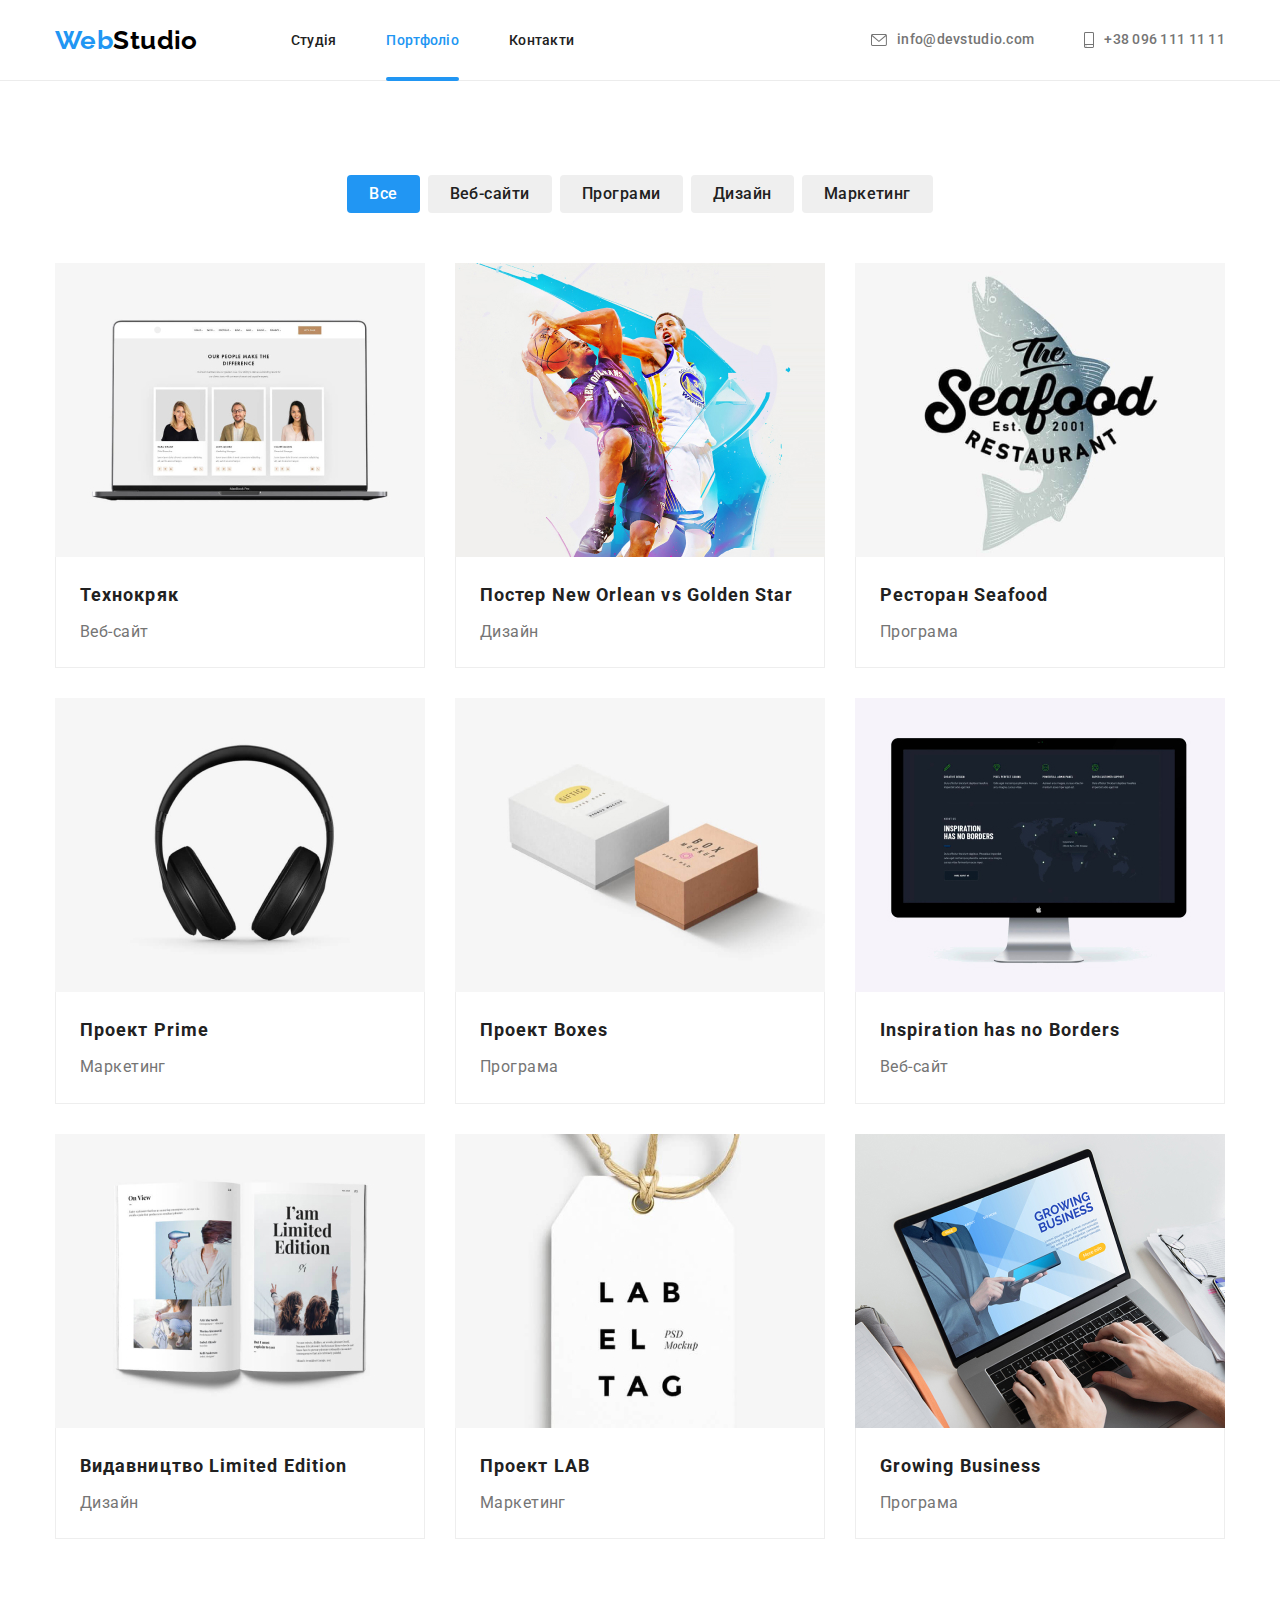
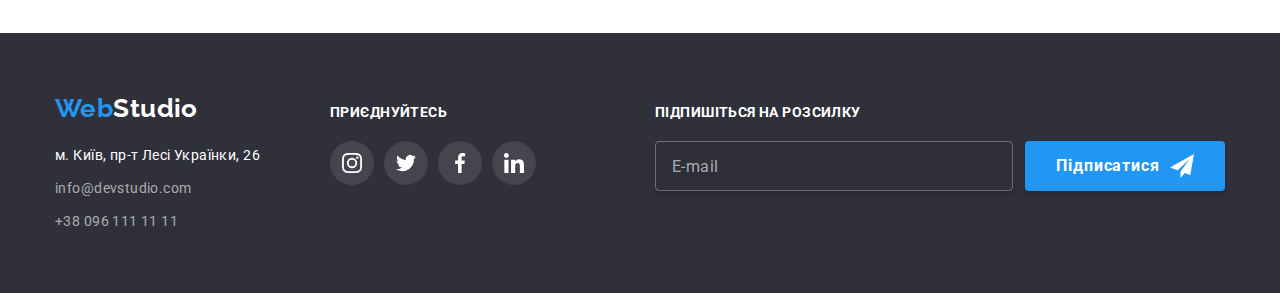
==== portfolio.html @ 9d81d043 "Add files via upload" ====
<!DOCTYPE html>
<html lang="uk-UA">
  <head>
    <meta charset="UTF-8" />
    <meta http-equiv="X-UA-Compatible" content="IE=edge" />
    <meta name="viewport" content="width=device-width, initial-scale=1.0" />
    <title>Go-IT Portfolio</title>
    <link rel="preconnect" href="https://fonts.googleapis.com" />
    <link rel="preconnect" href="https://fonts.gstatic.com" crossorigin />
    <link
      href="https://fonts.googleapis.com/css2?family=Raleway:wght@700&family=Roboto:wght@400;500;700;900&display=swap"
      rel="stylesheet"
    />
    <link
      rel="stylesheet"
      href="https://cdnjs.cloudflare.com/ajax/libs/modern-normalize/1.1.0/modern-normalize.min.css"
    />
    <link rel="icon" href="./images/studio.img/go-it.jpg" type="image/jpg" />
    <link rel="stylesheet" href="./css/styles.css" />
  </head>
  <body class="body-pozition">
    <!-- Шапка -->
    <header class="page-header">
      <div class="container">
        <div class="head-box">
          <nav class="head-nav">
            <a href="./index.html" class="logo">
              <span class="logo-left">Web</span>Studio</a
            >
            <ul class="site-nav">
              <li class="nav-item">
                <a href="./index.html" class="link">Студія</a>
              </li>
              <li class="nav-item">
                <a href="./portfolio.html" class="link current">Портфоліо</a>
              </li>
              <li class="nav-item"><a href="" class="link">Контакти</a></li>
            </ul>
          </nav>
          <ul class="auth-nav">
            <li class="nav-item">
              <a
                class="contact-link imail-nav"
                href="mailto:info@devstudio.com"
              >
                <svg class="envelope" width="16" height="12">
                  <use href="./images/icon.svg/sprite.svg#icon-envelope"></use>
                </svg>
                info@devstudio.com</a
              >
            </li>
            <li class="nav-item">
              <a class="contact-link telf-nav" href="tel:+380961111111">
                <svg class="smartphone" width="10" height="16">
                  <use
                    href="./images/icon.svg/sprite.svg#icon-smartphone"
                  ></use>
                </svg>
                +38 096 111 11 11</a
              >
            </li>
          </ul>
        </div>
      </div>
    </header>
    <!-- Портфоліо -->
    <main class="general">
      <section class="section-portfolio">
        <div class="container">
          <h1 class="visually-hidden">Портфоліо</h1>
          <!-- Фільтр -->
          <ul class="buttons">
            <li class="bgr-of-buttons">
              <button type="button" class="list-of-buttons current">Все</button>
            </li>
            <li class="bgr-of-buttons">
              <button type="button" class="list-of-buttons">Веб-сайти</button>
            </li>
            <li class="bgr-of-buttons">
              <button type="button" class="list-of-buttons">Програми</button>
            </li>
            <li class="bgr-of-buttons">
              <button type="button" class="list-of-buttons">Дизайн</button>
            </li>
            <li class="bgr-of-buttons">
              <button type="button" class="list-of-buttons">Маркетинг</button>
            </li>
          </ul>
          <!-- Проект 1-3 -->
          <ul class="work-list-pozition">
            <li class="work-elements">
              <div class="work-elements-hover">
                <img
                  class="img-paddings"
                  src="./images/images.p2/tekhno.jpg"
                  alt="Techno-crack"
                  width="370"
                  height="294"
                />
                <p class="work-elements-hover-text">
                  Ресурс пропонує комплексні пропозиції з різним рівнем
                  функціоналу та сервісів. Все це дозволить відвідувачу отримати
                  вичерпні відомості про компанію чи приватну особу.
                </p>
              </div>
              <div class="decoration-work-lilt">
                <h2 class="titles-of-works">Технокряк</h2>
                <p class="paragraphs-of-works">Веб-сайт</p>
              </div>
            </li>
            <li class="work-elements">
              <div class="work-elements-hover">
                <img
                  class="img-paddings"
                  src="./images/images.p2/goldenstar.jpg"
                  alt="Poster New Orlean vs Golden Star"
                  width="370"
                  height="294"
                />
                <div class="hover-box">
                  <p class="work-elements-hover-text">
                    Ресурс пропонує комплексні пропозиції з різним рівнем
                    функціоналу та сервісів. Все це дозволить відвідувачу
                    отримати вичерпні відомості про компанію чи приватну особу.
                  </p>
                </div>
              </div>
              <div class="decoration-work-lilt">
                <h2 class="titles-of-works">
                  Постер New Orlean vs Golden Star
                </h2>
                <p class="paragraphs-of-works">Дизайн</p>
              </div>
            </li>
            <li class="work-elements">
              <div class="work-elements-hover">
                <img
                  class="img-paddings"
                  src="./images/images.p2/seafood.jpg"
                  alt=" Restaurant Seafood"
                  width="370"
                  height="294"
                />
                <div class="hover-box">
                  <p class="work-elements-hover-text">
                    Ресурс пропонує комплексні пропозиції з різним рівнем
                    функціоналу та сервісів. Все це дозволить відвідувачу
                    отримати вичерпні відомості про компанію чи приватну особу.
                  </p>
                </div>
              </div>
              <div class="decoration-work-lilt">
                <h2 class="titles-of-works">Ресторан Seafood</h2>
                <p class="paragraphs-of-works">Програма</p>
              </div>
            </li>
            <!-- Проект 4-6 -->
            <li class="work-elements">
              <div class="work-elements-hover">
                <img
                  class="img-paddings"
                  src="./images/images.p2/prime.jpg"
                  alt="Headphones"
                  width="370"
                  height="294"
                />
                <div class="hover-box">
                  <p class="work-elements-hover-text">
                    Ресурс пропонує комплексні пропозиції з різним рівнем
                    функціоналу та сервісів. Все це дозволить відвідувачу
                    отримати вичерпні відомості про компанію чи приватну особу.
                  </p>
                </div>
              </div>
              <div class="decoration-work-lilt">
                <h2 class="titles-of-works">Проект Prime</h2>
                <p class="paragraphs-of-works">Маркетинг</p>
              </div>
            </li>
            <li class="work-elements">
              <div class="work-elements-hover">
                <img
                  class="img-paddings"
                  src="./images/images.p2/boxes.jpg"
                  alt="boxes"
                  width="370"
                  height="294"
                />
                <div class="hover-box">
                  <p class="work-elements-hover-text">
                    Ресурс пропонує комплексні пропозиції з різним рівнем
                    функціоналу та сервісів. Все це дозволить відвідувачу
                    отримати вичерпні відомості про компанію чи приватну особу.
                  </p>
                </div>
              </div>
              <div class="decoration-work-lilt">
                <h2 class="titles-of-works">Проект Boxes</h2>
                <p class="paragraphs-of-works">Програма</p>
              </div>
            </li>
            <li class="work-elements">
              <div class="work-elements-hover">
                <img
                  class="img-paddings"
                  src="./images/images.p2/borders.jpg"
                  alt="Monitor"
                  width="370"
                  height="294"
                />
                <div class="hover-box">
                  <p class="work-elements-hover-text">
                    Ресурс пропонує комплексні пропозиції з різним рівнем
                    функціоналу та сервісів. Все це дозволить відвідувачу
                    отримати вичерпні відомості про компанію чи приватну особу.
                  </p>
                </div>
              </div>
              <div class="decoration-work-lilt">
                <h2 class="titles-of-works">Inspiration has no Borders</h2>
                <p class="paragraphs-of-works">Веб-сайт</p>
              </div>
            </li>
            <!-- Проект 7-9 -->
            <li class="work-elements">
              <div class="work-elements-hover">
                <img
                  class="img-paddings"
                  src="./images/images.p2/limited.jpg"
                  alt="Limited Edition"
                  width="370"
                  height="294"
                />
                <div class="hover-box">
                  <p class="work-elements-hover-text">
                    Ресурс пропонує комплексні пропозиції з різним рівнем
                    функціоналу та сервісів. Все це дозволить відвідувачу
                    отримати вичерпні відомості про компанію чи приватну особу.
                  </p>
                </div>
              </div>
              <div class="decoration-work-lilt">
                <h2 class="titles-of-works">Видавництво Limited Edition</h2>
                <p class="paragraphs-of-works">Дизайн</p>
              </div>
            </li>
            <li class="work-elements">
              <div class="work-elements-hover">
                <img
                  class="img-paddings"
                  src="./images/images.p2/projectlab.jpg"
                  alt="Project LAB"
                  width="370"
                  height="294"
                />
                <div class="hover-box">
                  <p class="work-elements-hover-text">
                    Ресурс пропонує комплексні пропозиції з різним рівнем
                    функціоналу та сервісів. Все це дозволить відвідувачу
                    отримати вичерпні відомості про компанію чи приватну особу.
                  </p>
                </div>
              </div>
              <div class="decoration-work-lilt">
                <h2 class="titles-of-works">Проект LAB</h2>
                <p class="paragraphs-of-works">Маркетинг</p>
              </div>
            </li>
            <li class="work-elements">
              <div class="work-elements-hover">
                <img
                  class="img-paddings"
                  src="./images/images.p2/growing.jpg"
                  alt="Growing Business"
                  width="370"
                  height="294"
                />
                <div class="hover-box">
                  <p class="work-elements-hover-text">
                    Ресурс пропонує комплексні пропозиції з різним рівнем
                    функціоналу та сервісів. Все це дозволить відвідувачу
                    отримати вичерпні відомості про компанію чи приватну особу.
                  </p>
                </div>
              </div>
              <div class="decoration-work-lilt">
                <h2 class="titles-of-works">Growing Business</h2>
                <p class="paragraphs-of-works">Програма</p>
              </div>
            </li>
          </ul>
        </div>
      </section>
    </main>
    <!-- Підвал -->
    <footer class="footer">
      <div class="container">
        <div class="footer-box">
          <div class="footef-addres-box">
            <a class="logo-footer" href="./index.html">
              <span class="logo-left">Web</span>Studio</a
            >
            <address class="footer-address">
              <ul class="footer-contact">
                <li class="address-item">
                  <a
                    class="address-sity"
                    href="https://goo.gl/maps/piqngm7oDQpEDh6u6"
                    target="_blank"
                    rel="noopener nofollow noreferrer"
                    >м. Київ, пр-т Лесі Українки, 26</a
                  >
                </li>
                <li class="contacts-studio">
                  <a class="contacts" href="mailto:info@devstudio.com">
                    info@devstudio.com</a
                  >
                </li>
                <li class="contacts-studio">
                  <a class="contacts" href="tel:+380961111111">
                    +38 096 111 11 11</a
                  >
                </li>
              </ul>
            </address>
          </div>
          <div class="footer-social-section">
            <h2 class="join-in">Приєднуйтесь</h2>
            <div class="social-networks-footer">
              <a
                class="social-buttons-footer"
                href="#"
                target="_blank"
                rel="noopener nofollow noreferrer"
              >
                <svg class="social-pozition-footer">
                  <use href="./images/icon.svg/sprite.svg#icon-instagram"></use>
                </svg>
              </a>
              <a
                class="social-buttons-footer"
                href="#"
                target="_blank"
                rel="noopener nofollow noreferrer"
              >
                <svg class="social-pozition-footer">
                  <use href="./images/icon.svg/sprite.svg#icon-tviter"></use>
                </svg>
              </a>
              <a
                class="social-buttons-footer"
                href="#"
                target="_blank"
                rel="noopener nofollow noreferrer"
              >
                <svg class="social-pozition-footer">
                  <use href="./images/icon.svg/sprite.svg#icon-facebook"></use>
                </svg>
              </a>
              <a
                class="social-buttons-footer"
                href="#"
                target="_blank"
                rel="noopener nofollow noreferrer"
              >
                <svg class="social-pozition-footer">
                  <use href="./images/icon.svg/sprite.svg#icon-linkedin"></use>
                </svg>
              </a>
            </div>
          </div>
          <div class="subscribe-box">
            <h2 class="subscribe-title">Підпишіться на розсилку</h2>
            <form class="subscribe-form" action="#" method="post">
              <label class="visually-hidden" for="subscribe-mail"
                >Введіть email</label
              >
              <input
                class="subscribe-email"
                type="email"
                name="subscribe-email"
                id="subscribe-email"
                placeholder="E-mail"
                required
              />
              <button class="subscription-button" type="submit">
                Підписатися
                <svg class="icon-send" width="24" height="24">
                  <use href="./images/icon.svg/sprite.svg#icon-send"></use>
                </svg>
              </button>
            </form>
          </div>
        </div>
      </div>
    </footer>
  </body>
</html>
---- css/styles.css ----
:root {
  --primary-text-color: #757575;
  --title-text-color: #212121;
  --accent-color: #2196f3;
  --color-white: #ffffff;
  --color-black: #000000;
  --primary-section-fon: #2f303a;

  /* decoration */
  --decoration-work-list: #eeeeee;
  --decoration-background: #f5f4fa;
  --decoration-buttons-2: #a9a9ad;
  --decoration-color-customers: #afb1b8;
}

*,
*::before,
*::after {
  margin: 0;
}

body {
  display: flex;
  flex-direction: column;
  min-height: 100vh;

  color: var(--primary-text-color);
  font-family: Roboto, sans-serif;
  font-weight: 400;
  letter-spacing: 0.03em;
  font-size: 14px;
}

.general {
  flex: 1 0 auto;
}

.container {
  max-width: 1200px;
  margin: 0 auto;
  padding: 0 15px;
}

/* ШАПКА */

.page-header {
  background-color: var(--color-white);
  border-bottom: 1px solid #ececec;

  padding: 0;
}

.head-box {
  display: flex;
  align-items: center;
}

.head-nav {
  display: flex;
  align-items: center;
}

.logo-left {
  color: var(--accent-color);
  font-family: Raleway, sans-serif;
  font-weight: 700;
  font-size: 26px;
  line-height: 1.19;
}

.logo {
  color: #000000;
  font-family: Raleway, sans-serif;
  font-weight: 700;
  font-size: 26px;
  line-height: 1.19;
  text-decoration: none;

  transition-duration: 250ms;
  transition-timing-function: cubic-bezier(0.4, 0, 0.2, 1);
}
.logo:hover,
.logo:focus {
  transform: scale(1.5);
  transition-duration: 250ms;
  transition-timing-function: cubic-bezier(0.4, 0, 0.2, 1);
}

.link {
  display: block;
  position: relative;

  color: var(--title-text-color);
  font-weight: 500;
  line-height: 1.14;
  letter-spacing: 0.02em;
  text-decoration: none;

  padding-bottom: 32px;
  padding-top: 32px;
  bottom: -1px;

  transition-property: color;
  transition-duration: 250ms;
  transition-timing-function: cubic-bezier(0.4, 0, 0.2, 1);
}

.link::before {
  content: "";
  position: absolute;
  right: 0;
  bottom: -1px;
  height: 4px;
  width: 0;
  background-color: var(--accent-color);
  border-radius: 2px;

  animation-name: animation-underline-none;
  animation-duration: 250ms;
  animation-direction: alternate;
  animation-fill-mode: forwards;
  animation-timing-function: cubic-bezier(0.4, 0, 0.2, 1);
}

.link::after {
  content: "";

  position: absolute;
  left: 0;
  bottom: 0;

  display: block;
  width: 100%;
  height: 4px;
  background: var(--accent-color);
  border-radius: 2px;

  transform: scaleX(0);
  transition: transform 250ms cubic-bezier(0.4, 0, 0.2, 1);
}

.link:hover::after {
  transform: scaleX(1);
  transition: transform 250ms cubic-bezier(0.4, 0, 0.2, 1);
}

.link:focus::after {
  transform: scaleX(1);
  transition: transform 250ms cubic-bezier(0.4, 0, 0.2, 1);
}

/* transition-duration: 250ms;
  transition-timing-function: cubic-bezier(0.4, 0, 0.2, 1); */

.site-nav {
  margin-left: 93px;
  display: flex;
}

.site-nav .nav-item:not(:last-child) {
  margin-right: 50px;
}

.site-nav :focus {
  background-color: var(--color-white);
  color: var(--accent-color);
}

.site-nav :hover {
  color: var(--accent-color);
}

.current {
  color: var(--accent-color);
  transition-property: color;
  transition-duration: 250ms;
  transition-timing-function: cubic-bezier(0.4, 0, 0.2, 1);
}

.link.current::before {
  content: "";

  position: absolute;
  left: 0;
  bottom: 0;

  display: block;
  width: 100%;
  height: 4px;

  background: var(--accent-color);
  border-radius: 2px;

  transition: 250ms cubic-bezier(0.4, 0, 0.2, 1);
}

.link.current::after {
  content: "";

  position: absolute;
  left: 0;
  bottom: 0;

  display: block;
  width: 100%;
  height: 4px;

  background-color: var(--accent-color);
  border-radius: 2px;

  transition: 250ms cubic-bezier(0.4, 0, 0.2, 1);

  /* transition-property: background-color;
    transition-duration: 250ms;
    transition-timing-function: cubic-bezier(0.4, 0, 0.2, 1); */
}

.site-nav .link.current {
  color: var(--accent-color);
}

.auth-nav .nav-item + .nav-item {
  margin-left: 50px;
}

.auth-nav {
  display: flex;
  margin-left: auto;
}

.contact-link {
  display: flex;
  align-items: center;
  justify-content: center;
  color: var(--primary-text-color);
  font-weight: 500;
  line-height: 1.14;
  letter-spacing: 0.02em;
  text-decoration: none;

  padding: 32px 0;

  transition-duration: 250ms;
  transition-timing-function: cubic-bezier(0.4, 0, 0.2, 1);
}

.contact-link:hover,
.contact-link:focus {
  color: var(--accent-color);

  transition-duration: 250ms;
  transition-timing-function: cubic-bezier(0.4, 0, 0.2, 1);
}

.nav-item {
  display: flex;
  align-items: center;
}

.nav-item:hover,
.nav-item:focus {
  color: var(--accent-color);
}

.envelope {
  width: 16px;
  height: 12px;

  margin-right: 10px;
  fill: currentColor;
}

.smartphone {
  width: 10px;
  height: 16px;

  margin-right: 10px;
  fill: currentColor;
}

/* Добавляє заголовкам стиль */

h1,
h2,
h3 {
  color: var(--title-text-color);
}

button {
  cursor: pointer;
}

/* Секція 1 */

/* .section-hero {
  background: var(--primary-section-fon);
} */

.img-bgr-hero {
  padding: 200px 0;
  text-align: center;
  background-repeat: no-repeat;
  background-position: center;
  background-color: var(--primary-section-fon);
  background-image: linear-gradient(
      rgba(47, 48, 58, 0.4),
      rgba(47, 48, 58, 0.4)
    ),
    url(../images/studio.img/bgr-hero.jpg);
  background-position: center;
  background-repeat: no-repeat;
}

.hero-txt {
  margin-left: auto;
  margin-right: auto;

  color: var(--color-white);
  font-family: Roboto, sans-serif;
  max-width: 600px;
  font-weight: 900;
  font-size: 44px;
  line-height: 1.36;
  text-align: center;
  letter-spacing: 0.06em;
}

.hero-button {
  margin-top: 30px;
  margin-left: auto;
  margin-right: auto;

  padding: 10px 32px;

  background-color: var(--accent-color);
  color: var(--color-white);
  font-weight: 700;
  font-size: 16px;
  line-height: 1.9;
  letter-spacing: 0.06em;
  box-shadow: 0px 4px 4px rgba(0, 0, 0, 0.15);
  border: 0;
  border-radius: 4px;

  transition-duration: 250ms;
  transition-timing-function: cubic-bezier(0.4, 0, 0.2, 1);
}

.hero-button:hover,
.hero-button:focus,
.hero-button:active {
  background-color: #188ce8;
  box-shadow: 0px 4px 4px rgba(0, 0, 0, 0.15);

  transition-duration: 250ms;
  transition-timing-function: cubic-bezier(0.4, 0, 0.2, 1);
}

/* Оформлення модального вікна */

.backdrop {
  position: fixed;
  top: 0;
  left: 0;
  z-index: 99;
  width: 100%;
  height: 100%;
  background: rgba(0, 0, 0, 0.2);

  opacity: 1;
  transition-property: opacity;

  transition-duration: 250ms;
  transition-timing-function: cubic-bezier(0.4, 0, 0.2, 1);
}

.is-hidden {
  visibility: hidden;
  opacity: 0;
  pointer-events: none;

  transition-duration: 250ms;
  transition-timing-function: cubic-bezier(0.4, 0, 0.2, 1);
}

.modal {
  position: absolute;
  width: 528px;
  height: 581px;
  padding: 40px;
  top: 50%;
  left: 50%;
  border-radius: 4px;

  transform: translate(-50%, -50%) scale(1);
  transition-duration: 250ms;
  transition-timing-function: translate cubic-bezier(0.4, 0, 0.2, 1);

  background-color: var(--color-white);

  box-shadow: 0px 1px 3px rgba(0, 0, 0, 0.12), 0px 1px 1px rgba(0, 0, 0, 0.14),
    0px 2px 1px rgba(0, 0, 0, 0.2);
}

.button-back {
  position: absolute;
  top: 8px;
  right: 8px;
  width: 30px;
  height: 30px;
  padding: 0;
  border-radius: 4px;
  border-radius: 50%;

  background: var(--color-white);
  border: 1px solid rgba(0, 0, 0, 0.1);
  color: #000000;

  user-select: none;
  display: flex;
  justify-content: center;
  align-items: center;

  transition-duration: 250ms;
  transition-timing-function: cubic-bezier(0.4, 0, 0.2, 1);
}

.button-back-img {
  display: block;
  fill: currentColor;
  transition-property: fill;
}

.button-back:hover,
.button-back:focus {
  color: var(--accent-color);

  transition-duration: 250ms;
  transition-timing-function: cubic-bezier(0.4, 0, 0.2, 1);
}

/* Оформлення полей в модальному вікні */

.modal-title-txt {
  text-align: center;
  font-weight: 700;
  font-size: 20px;
  line-height: 1.15;
  letter-spacing: 0.03em;
  color: var(--title-text-color);
  margin-bottom: 12px;
}

.modal-form-box {
  width: 100%;
  display: flex;
  flex-direction: column;
  align-items: center;
}

.label-for-modal {
  pointer-events: none;
  margin-right: auto;
  margin-bottom: 4px;
  font-size: 12px;
  line-height: 1.17;
  letter-spacing: 0.01em;
  color: var(--primary-text-color);
}

.input-info {
  position: relative;
  width: 100%;
  margin-bottom: 10px;
}

.user-name,
.user-phone,
.user-email,
.for-user-comment {
  width: 100%;
  height: 40px;
  padding: 10px 20px 10px 40px;
  border: 1px solid rgba(33, 33, 33, 0.2);
  border-radius: 4px;
  font-size: 14px;
  line-height: 1.14;
  letter-spacing: 0.01em;
  color: var(--title-text-color);
  transition-property: color, border;
  transition-duration: 250ms;
  transition-timing-function: cubic-bezier(0.4, 0, 0.2, 1);
}

.modal-user {
  position: absolute;
  top: 50%;
  left: 5%;
  transform: translate(-50%, -50%);
  fill: var(--title-text-color);
  transition-property: fill;
  transition-duration: 250ms;
  transition-timing-function: cubic-bezier(0.4, 0, 0.2, 1);
}

.for-user-comment {
  height: 120px;
  padding: 12px 16px;
  resize: none;
}

.for-user-comment::placeholder {
  font-size: 14px;
  line-height: 1.14;
  letter-spacing: 0.01em;
  color: rgba(117, 117, 117, 0.5);
}

.user-name:focus,
.user-phone:focus,
.user-email:focus,
.for-user-comment:focus {
  outline: transparent;
  border-radius: 4px;
  border: 1px solid var(--accent-color);
  color: var(--title-text-color);
  caret-color: var(--color-black);
}

.user-name:focus + .modal-user,
.user-phone:focus + .modal-user,
.user-email:focus + .modal-user {
  fill: var(--accent-color);
}

.terms-of-consent {
  position: relative;
  margin: 20px auto 30px;
  padding-left: 23px;
  color: var(--primary-text-color);
  cursor: pointer;
  user-select: none;
}

.daw-frame {
  position: absolute;
  width: 1px;
  height: 1px;
  margin: -1px;
  border: 0;
  padding: 0;
  clip: rect(0 0 0 0);
  overflow: hidden;
}

.checked-box {
  position: absolute;
  width: 16px;
  height: 15px;
  left: 8px;
  top: 50%;

  border: 2px solid var(--title-text-color);
  border-radius: 3px;

  transform: translate(-50%, -50%);
  transition-property: background-color, border;
  transition-duration: 250ms;
  transition-timing-function: cubic-bezier(0.4, 0, 0.2, 1);
}

.icon-check {
  position: absolute;
  left: 8px;
  top: 50%;
  transform: translate(-50%, -50%);

  fill: transparent;
  transition-property: fill;
  transition-duration: 250ms;
  transition-timing-function: cubic-bezier(0.4, 0, 0.2, 1);
}

.daw-frame:checked + .checked-box {
  border: 2px solid var(--accent-color);
  background-color: var(--accent-color);
}

.daw-frame:focus + .checked-box {
  border: 2px solid var(--accent-color);
}
/* test */
.daw-frame:hover + .checked-box {
  border: 2px solid var(--color-black);
}
/* test */

.daw-frame:focus:checked:focus + .checked-box {
  border: 2px solid var(--accent-color);
  background-color: var(--accent-color);
}

.accept-txt {
  line-height: 1.7;
}

.contract-info {
  line-height: 1.7;
  text-decoration: none;
  color: var(--accent-color);
}

.contract-info:after {
  position: absolute;
  content: "";
  right: 0;
  bottom: 0.34em;
  width: 112px;
  height: 1px;
  background-color: var(--accent-color);
}

.send-button {
  margin: 0 auto;
  padding: 10px 56px;
  min-width: 200px;
  border: none;
  border-radius: 4px;
  color: var(--color-white);
  font-weight: 700;
  font-size: 16px;
  line-height: 1.88;
  letter-spacing: 0.06em;
  background: var(--accent-color);
  box-shadow: 0px 4px 4px rgba(0, 0, 0, 0.15);
  transition-duration: 250ms;
  transition-timing-function: cubic-bezier(0.4, 0, 0.2, 1);
}

.send-button:hover,
.send-button:focus,
.send-button:active {
  transition-duration: 250ms;
  transition-timing-function: cubic-bezier(0.4, 0, 0.2, 1);

  background-color: #188ce8;
  box-shadow: 0px 4px 4px rgba(0, 0, 0, 0.15);
}

/* Секція 2 */

.section {
  padding: 94px 0;
  background: var(--color-white);
}

.about {
  padding-bottom: 0;
}

.about-us-list {
  display: flex;
  flex-wrap: wrap;
  gap: 30px;
  justify-content: center;
}

/* .about-us {
  margin-top: 20px;
} */

.content-box {
  max-width: 270px;
  display: flex;
  flex-direction: column;
}

.svg-about-us {
  width: 270px;
  height: 120px;
  background-color: var(--decoration-background);
  margin-bottom: 30px;
  border-radius: 4px;
}

.icon-about-us {
  margin: 25px 100px;
}

/* .content-box::before {
  content: "";
  display: block;
  background-repeat: no-repeat;
  background-position: center;
  background-size: contain;
  margin-bottom: 30px;
  width: 270px;
  height: 120px;
  background: var(--decoration-background);
  border-radius: 4px;
} */

/* .icon-details::before {
  background-image: url(../images/icon.svg/./details.svg);
}

.icon-punctuality::before {
  background-image: url(../images/icon.svg/punctuality.svg);
}

.icon-planning::before {
  background-image: url(../images/icon.svg/planning.svg);
}

.icon-technology::before {
  background-image: url(../images/icon.svg/technology.svg);
} */

.about-us {
  line-height: 1.14;
  text-transform: uppercase;
  font-size: 14px;
}

.about-us-txt {
  margin-top: 10px;

  line-height: 1.7;
}

/* Секція 3 */

.title-images {
  display: flex;
  flex-wrap: wrap;
  margin: -15px;

  margin-top: 50px;
}

.image {
  position: relative;

  max-width: 370px;
  max-height: 294px;
  margin: 15px;
}

.image-last {
  max-width: 370px;
  max-height: 294px;
}

.section-title {
  font-size: 36px;
  line-height: 1.16;
  text-align: center;
}

/* what-do-we-do */
.what-do-we-do {
  position: absolute;

  display: flex;
  flex-wrap: wrap;
  justify-content: center;
  align-items: center;

  width: 100%;
  min-height: 70px;

  padding-right: 10px;
  padding-left: 10px;

  bottom: 0;
  left: 0;

  background-color: rgba(47, 48, 58, 0.8);
}

.what-do-we-do-text {
  font-weight: 700;
  font-size: 14px;
  line-height: 1.14;
  text-align: center;
  letter-spacing: 0.03em;
  text-transform: uppercase;
  color: var(--color-white);
}
/* what-do-we-do */

/* Секція 4 "Team" */

.section-team {
  padding: 94px 0;

  background-color: #f5f4fa;
}

.team-box {
  display: flex;
  flex-wrap: wrap;
  gap: 30px;

  margin-top: 50px;
}

.team-element {
  background: #ffffff;

  box-shadow: 0px 1px 3px rgba(0, 0, 0, 0.12), 0px 1px 1px rgba(0, 0, 0, 0.14),
    0px 2px 1px rgba(0, 0, 0, 0.2);
  border-radius: 0px 0px 4px 4px;
  text-align: center;
}

.workers {
  margin-top: 30px;

  font-weight: 500;
  font-size: 16px;
  line-height: 1.2;
}

.profession {
  margin-top: 10px;
  font-size: 16px;
  line-height: 1.2;
}

.social-networks {
  display: flex;
  flex-wrap: wrap;
  gap: 10px;
  justify-content: center;
  max-width: 270px;
  padding-top: 16px;
  padding-bottom: 30px;
}

.social-buttons {
  display: flex;
  align-items: center;
  justify-content: center;

  width: 44px;
  height: 44px;
  border-radius: 50%;
  fill: #afb1b8;

  transition-duration: 250ms;
  transition-timing-function: cubic-bezier(0.4, 0, 0.2, 1);
}

.social-pozition {
  width: 20px;
  height: 20px;
}

.social-buttons:focus,
.social-buttons:hover {
  background-color: var(--accent-color);
  fill: var(--color-white);
  filter: drop-shadow(0px 4px 4px rgba(0, 0, 0, 0.25));

  transition-duration: 250ms;
  transition-timing-function: cubic-bezier(0.4, 0, 0.2, 1);
}

.regular-customers {
  display: flex;
  /* flex-wrap: wrap;
  gap: 30px;
  justify-content: center; */
  margin-top: 50px;
}

.company-box + .company-box {
  margin-left: 30px;
}

.company-box {
  width: 170px;
  height: 92px;
}

.company-hover {
  display: flex;
  align-items: center;
  justify-content: center;
  width: 100%;
  height: 100%;
  /* border-radius: 50%; */
  border: 1px solid var(--decoration-color-customers);
  border-radius: 4px;
  color: var(--decoration-color-customers);
  /* background-color: var(--color-white); */

  transition-duration: 250ms;
  transition-timing-function: cubic-bezier(0.4, 0, 0.2, 1);
}

.company-hover:hover,
.company-hover:focus {
  cursor: pointer;
  color: var(--accent-color);
  border-color: var(--accent-color);
  border-radius: 4px;

  transition-duration: 250ms;
  transition-timing-function: cubic-bezier(0.4, 0, 0.2, 1);
}

.color-customers {
  fill: currentColor;
}

.color-customers:hover,
.color-customers:focus {
  fill: var(--accent-color);

  transition-duration: 250ms;
  transition-timing-function: cubic-bezier(0.4, 0, 0.2, 1);
}

/* Підвал */

.footer {
  padding: 60px 0;

  background: var(--primary-section-fon);
}

.logo-footer {
  color: var(--color-white);
  font-family: Raleway, sans-serif;
  font-weight: 700;
  font-size: 26px;
  line-height: 1.19;
  text-decoration: none;
  display: inline-block;

  transition-duration: 250ms;
  transition-timing-function: cubic-bezier(0.4, 0, 0.2, 1);
}

.logo-footer:hover,
.logo-footer:focus {
  transform: scale(1.5);
  transition-duration: 250ms;
  transition-timing-function: cubic-bezier(0.4, 0, 0.2, 1);
}

.footer-contact :not(:last-child) {
  padding-bottom: 9px;
}

.footer-address {
  margin-top: 20px;
}

.address-item .address-sity {
  display: flex;
  align-items: center;
}

.address-sity {
  font-style: normal;
  line-height: 1.7;
  text-decoration: none;
  color: var(--color-white);
}

.contacts {
  font-style: normal;
  line-height: 1.7;
  text-decoration: none;
  color: rgba(255, 255, 255, 0.6);

  transition-duration: 250ms;
  transition-timing-function: cubic-bezier(0.4, 0, 0.2, 1);
}

.contacts:hover,
.contacts:focus {
  background-color: var(--primary-section-fon);
  color: var(--accent-color);

  transition-duration: 250ms;
  transition-timing-function: cubic-bezier(0.4, 0, 0.2, 1);
}

.join-in {
  font-family: Roboto, sans-serif;
  font-style: normal;
  font-weight: 700;
  font-size: 14px;
  line-height: 1.14;
  text-transform: uppercase;
  color: var(--color-white);
}

.footer-box {
  display: flex;
  align-items: baseline;
  /* flex-wrap: wrap;
  gap: 70px; */
}

/* .footer-box {
  display: flex;
  flex-direction: column;
} */

.footef-addres-box {
  margin-right: 70px;
}

.social-networks-footer {
  display: flex;
  flex-wrap: wrap;
  gap: 10px;
  justify-content: center;
  align-items: center;
  max-width: 270px;
  padding-top: 20px;
}

.social-buttons-footer {
  width: 44px;
  height: 44px;
  border-radius: 50%;
  fill: var(--color-white);
  background-color: rgba(255, 255, 255, 0.1);

  transition-duration: 250ms;
  transition-timing-function: cubic-bezier(0.4, 0, 0.2, 1);
}

.social-pozition-footer {
  margin: 12px;
  width: 20px;
  height: 20px;
}

.social-pozition:focus {
  color: var(--color-white);
}

.social-buttons-footer:hover,
.social-buttons-footer:focus {
  background-color: var(--accent-color);
  fill: var(--color-white);
  filter: drop-shadow(0px 4px 4px rgba(0, 0, 0, 0.25));

  transition-duration: 250ms;
  transition-timing-function: cubic-bezier(0.4, 0, 0.2, 1);
}

.subscribe-box {
  margin-left: auto;
}

.subscribe-title {
  font-weight: 700;
  font-size: 14px;
  line-height: 1.14;
  letter-spacing: 0.03em;
  text-transform: uppercase;

  margin-bottom: 20px;

  color: var(--color-white);
}

.subscribe-form {
  display: flex;
}

.subscribe-email {
  outline: transparent;
  width: 358px;
  height: 50px;
  margin-right: 12px;
  padding: 15px 16px;
  font-size: 16px;
  line-height: 1.25;
  letter-spacing: 0.03em;
  color: var(--color-white);
  background-color: transparent;
  border: 1px solid rgba(255, 255, 255, 0.3);
  border-radius: 4px;

  box-shadow: 0px 4px 4px rgba(0, 0, 0, 0.15);
  text-shadow: 0px 4px 4px rgba(0, 0, 0, 0.15);

  transition-duration: 250ms;
  transition-timing-function: cubic-bezier(0.4, 0, 0.2, 1);
}

.subscribe-email::placeholder {
  color: rgba(255, 255, 255, 0.6);
}

.subscribe-email:hover,
.subscribe-email:focus,
.subscribe-email:active {
  border: 1px solid var(--accent-color);
  caret-color: var(--primary-text-color);
  color: var(--color-white);

  box-shadow: 0px 4px 4px rgba(0, 0, 0, 0.15);
  text-shadow: 0px 4px 4px rgba(0, 0, 0, 0.15);

  transition-duration: 250ms;
  transition-timing-function: cubic-bezier(0.4, 0, 0.2, 1);
}

.subscription-button {
  display: flex;
  justify-content: center;
  align-items: center;
  cursor: pointer;
  min-width: 200px;
  padding: 10px 28px;

  font-weight: 700;
  font-size: 16px;
  line-height: 1.88;
  letter-spacing: 0.06em;

  color: #ffffff;
  background: var(--accent-color);
  box-shadow: 0px 4px 4px rgba(0, 0, 0, 0.15);
  border: 0;
  border-radius: 4px;

  transform: scale(1);
  transition-duration: 250ms;
  transition-timing-function: cubic-bezier(0.4, 0, 0.2, 1);
}

.subscription-button:hover,
.subscription-button:focus,
.subscription-button:active {
  background: rgba(33, 150, 243, 0);
  color: var(--accent-color);
  box-shadow: 0 4px 4px rgba(0, 0, 0, 0.15);
  transform: scale(1.1);
  transition-duration: 250ms;
  transition-timing-function: cubic-bezier(0.4, 0, 0.2, 1);
}

.icon-send {
  display: inline-block;
  fill: currentColor;
  margin-left: 10px;
}

/* Прибирає список з "li" */
ul {
  list-style: none;
  padding: 0;
}

/* Скриті заголовки */
.visually-hidden {
  position: absolute;
  width: 1px;
  height: 1px;
  margin: -1px;
  border: 0;
  padding: 0;
  white-space: nowrap;
  clip-path: inset(100%);
  clip: rect(0 0 0 0);
  overflow: hidden;
}

/* PAGE #-2 */

.section-portfolio {
  padding: 94px 0;
}

.buttons {
  margin-bottom: 50px;
  display: flex;
  justify-content: center;
  flex-wrap: wrap;
  gap: 8px;
}

.list-of-buttons {
  padding: 6px 22px;

  border: none;
  border-radius: 4px;

  font-family: Roboto, sans-serif;
  font-style: normal;
  font-weight: 500;
  font-size: 16px;
  line-height: 1.62;
  letter-spacing: 0.03em;
  color: var(--title-text-color);
  cursor: pointer;

  transition-duration: 250ms;
  transition-timing-function: cubic-bezier(0.4, 0, 0.2, 1);
}

.list-of-buttons.current {
  color: var(--color-white);
  background-color: var(--accent-color);
  transition-property: color;
  transition-duration: 250ms;
  transition-timing-function: cubic-bezier(0.4, 0, 0.2, 1);
}

.list-of-buttons:hover,
.list-of-buttons:focus {
  background-color: var(--accent-color);
  color: var(--color-white);
  box-shadow: 0px 3px 1px rgba(0, 0, 0, 0.1), 0px 1px 2px rgba(0, 0, 0, 0.08),
    0px 2px 2px rgba(0, 0, 0, 0.12);
  border-radius: 4px;
}

.buttons:focus,
.buttons:focus:hover {
  background-color: var(--accent-color);
  color: var(--color-white);
}

.img-paddings {
  display: block;
  width: 100%;
}

.titles-of-works {
  font-size: 18px;
  line-height: 2;
  letter-spacing: 0.06em;
  color: var(--title-text-color);
}

.paragraphs-of-works {
  margin-top: 4px;

  font-size: 16px;
  line-height: 1.9;
  color: var(--primary-text-color);
}

.work-list {
  width: 1200px;
  padding: 0 15px;
}

.work-list-pozition {
  display: flex;
  flex-wrap: wrap;
  margin: -15px;
}

.work-elements {
  width: 370px;
  margin: 15px;

  transition-property: box-shadow;
  transition-duration: 250ms;
  transition-timing-function: cubic-bezier(0.4, 0, 0.2, 1);
}

.work-elements:hover {
  box-shadow: 0 1px 1px rgba(0, 0, 0, 0.12), 0 4px 4px rgba(0, 0, 0, 0.06),
    1px 4px 6px rgba(0, 0, 0, 0.16);
}

.work-elements:hover .work-elements-hover-text {
  transform: translateY(0);
}

.work-elements-hover {
  /* margin-top: -1px; */

  overflow: hidden;

  position: relative;
}

.work-elements-hover-text {
  margin-top: 2px;

  position: absolute;
  top: 0;
  left: 0;
  width: 100%;
  height: 100%;

  padding: 63px 24px;
  font-size: 18px;
  line-height: 1.56;
  letter-spacing: 0.03em;

  background-color: rgba(33, 150, 243, 0.9);
  color: var(--color-white);
  transition-property: transform;
  transition-duration: 250ms;
  transition-timing-function: cubic-bezier(0.4, 0, 0.2, 1);
  transform: translateY(100%);
}

.work-elements:hover {
  cursor: pointer;
  box-shadow: 0px 1px 1px rgba(0, 0, 0, 0.12), 0px 4px 4px rgba(0, 0, 0, 0.06),
    1px 4px 6px rgba(0, 0, 0, 0.16);
}

.decoration-work-lilt {
  border-left: 1px solid var(--decoration-work-list);
  border-right: 1px solid var(--decoration-work-list);
  border-bottom: 1px solid var(--decoration-work-list);

  padding: 20px 24px;
}

/* =================== */
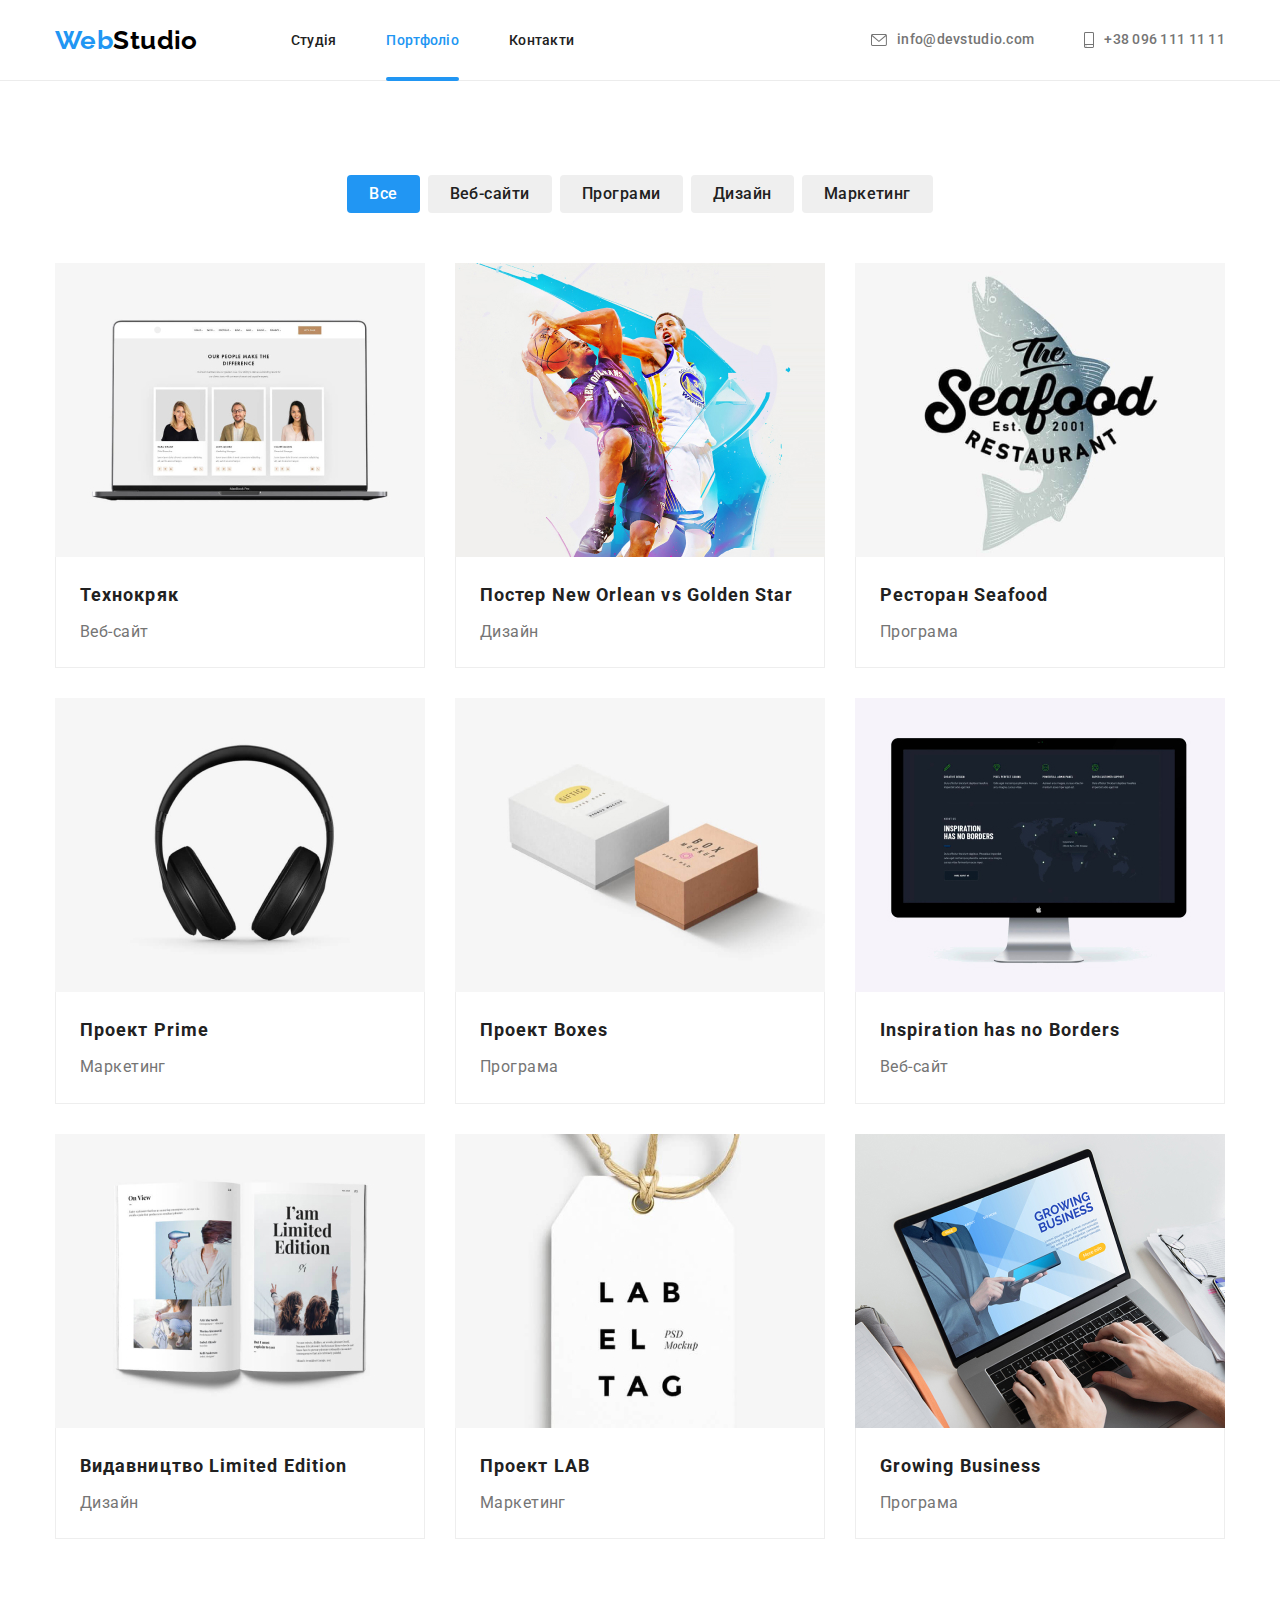
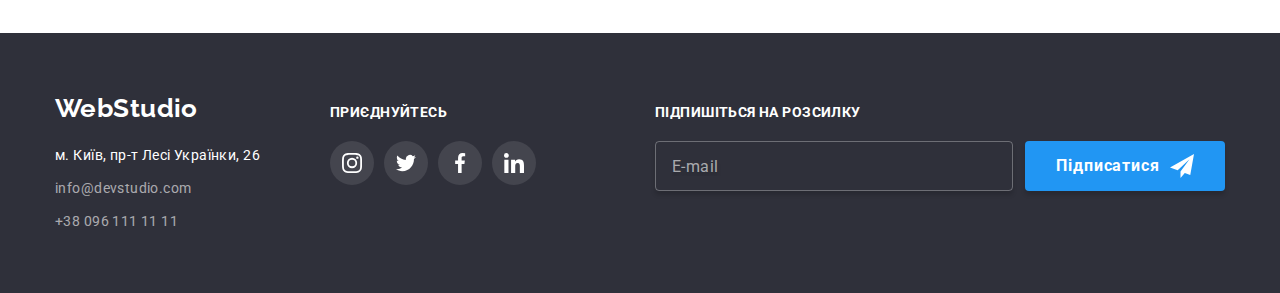
==== commit bf7586d7: "ДЗ№7" ====
--- a/portfolio.html
+++ b/portfolio.html
@@ -16,32 +16,38 @@
       href="https://cdnjs.cloudflare.com/ajax/libs/modern-normalize/1.1.0/modern-normalize.min.css"
     />
     <link rel="icon" href="./images/studio.img/go-it.jpg" type="image/jpg" />
-    <link rel="stylesheet" href="./css/styles.css" />
+    <link rel="stylesheet" href="./css/main.min.css" />
   </head>
   <body class="body-pozition">
     <!-- Шапка -->
     <header class="page-header">
       <div class="container">
         <div class="head-box">
-          <nav class="head-nav">
-            <a href="./index.html" class="logo">
-              <span class="logo-left">Web</span>Studio</a
-            >
-            <ul class="site-nav">
-              <li class="nav-item">
-                <a href="./index.html" class="link">Студія</a>
+          <a class="logo" href="./index.html">
+            <span class="page-header__logo">Web</span>Studio</a
+          >
+          <nav class="navigation">
+            <ul class="navigation__list">
+              <li class="navigation__item">
+                <a href="./index.html" class="navigation__link">Студія</a>
               </li>
-              <li class="nav-item">
-                <a href="./portfolio.html" class="link current">Портфоліо</a>
+              <li class="navigation__item">
+                <a href="./portfolio.html" class="navigation__link current"
+                  >Портфоліо</a
+                >
               </li>
-              <li class="nav-item"><a href="" class="link">Контакти</a></li>
+              <li class="navigation__item">
+                <a href="#" class="navigation__link">Контакти</a>
+              </li>
             </ul>
           </nav>
-          <ul class="auth-nav">
-            <li class="nav-item">
-              <a
-                class="contact-link imail-nav"
+          <ul class="contact">
+            <li class="contact__item">
+              <a
+                class="contact__link imail-nav"
                 href="mailto:info@devstudio.com"
+                target="_blank"
+                rel="noopener nofollow noreferrer"
               >
                 <svg class="envelope" width="16" height="12">
                   <use href="./images/icon.svg/sprite.svg#icon-envelope"></use>
@@ -49,8 +55,13 @@
                 info@devstudio.com</a
               >
             </li>
-            <li class="nav-item">
-              <a class="contact-link telf-nav" href="tel:+380961111111">
+            <li class="contact__item">
+              <a
+                class="contact__link telf-nav"
+                href="tel:+380961111111"
+                target="_blank"
+                rel="noopener nofollow noreferrer"
+              >
                 <svg class="smartphone" width="10" height="16">
                   <use
                     href="./images/icon.svg/sprite.svg#icon-smartphone"
--- a/css/main.min.css
+++ b/css/main.min.css
@@ -0,0 +1 @@
+:root{--primary-text-color: #757575;--title-text-color: #212121;--accent-color: #2196f3;--color-white: #ffffff;--color-black: #000000;--primary-section-fon: #2f303a;--decoration-work-list: #eeeeee;--decoration-background: #f5f4fa;--decoration-buttons-2: #a9a9ad;--decoration-color-customers: #afb1b8}*,*::before,*::after{margin:0}body{display:flex;flex-direction:column;min-height:100vh;color:var(--primary-text-color);font-family:Roboto,sans-serif;font-weight:400;letter-spacing:.03em;font-size:14px}.general{flex:1 0 auto}.visually-hidden{position:absolute;width:1px;height:1px;margin:-1px;border:0;padding:0;white-space:nowrap;clip-path:inset(100%);clip:rect(0 0 0 0);overflow:hidden}h1,h2,h3{color:var(--title-text-color)}button{cursor:pointer}ul{list-style:none;padding:0}.container{max-width:1200px;margin:0 auto;padding:0 15px}.page-header{background-color:var(--color-white);border-bottom:1px solid #ececec;padding:0}.footer{padding:60px 0;background:var(--primary-section-fon)}.footer-box{display:flex;align-items:baseline}.section{padding:94px 0;background:var(--color-white)}.section-portfolio{padding:94px 0}.section-team{padding:94px 0;background-color:#f5f4fa}.logo{color:#000;font-family:Raleway,sans-serif;font-weight:700;font-size:26px;line-height:1.19;text-decoration:none;transition-duration:250ms;transition-timing-function:cubic-bezier(0.4, 0, 0.2, 1)}.logo:hover,.logo:focus{transform:scale(1.5);transition-duration:250ms;transition-timing-function:cubic-bezier(0.4, 0, 0.2, 1)}.page-header__logo,.page-footer__logo{color:var(--accent-color);font-family:Raleway,sans-serif;font-weight:700;font-size:26px;line-height:1.19}.head-box{display:flex;align-items:center}.page-header__navigation{display:flex;align-items:center}.navigation__link{display:block;position:relative;color:var(--title-text-color);font-weight:500;line-height:1.14;letter-spacing:.02em;text-decoration:none;padding-bottom:32px;padding-top:32px;bottom:-1px;transition-property:color;transition-duration:250ms;transition-timing-function:cubic-bezier(0.4, 0, 0.2, 1)}.navigation__link::before{content:"";position:absolute;right:0;bottom:-1px;height:4px;width:0;background-color:var(--accent-color);border-radius:2px;animation-name:animation-underline-none;animation-duration:250ms;animation-direction:alternate;animation-fill-mode:forwards;animation-timing-function:cubic-bezier(0.4, 0, 0.2, 1)}.navigation__link::after{content:"";position:absolute;left:0;bottom:0;display:block;width:100%;height:4px;background:var(--accent-color);border-radius:2px;transform:scaleX(0);transition:transform 250ms cubic-bezier(0.4, 0, 0.2, 1)}.navigation__link:hover::after{transform:scaleX(1);transition:transform 250ms cubic-bezier(0.4, 0, 0.2, 1)}.navigation__link:focus::after{transform:scaleX(1);transition:transform 250ms cubic-bezier(0.4, 0, 0.2, 1)}.navigation__link.current::before,.navigation__link.current::after{content:"";position:absolute;left:0;bottom:0;display:block;width:100%;height:4px;background:var(--accent-color);border-radius:2px;transition:250ms cubic-bezier(0.4, 0, 0.2, 1)}.navigation__list{margin-left:93px;display:flex}.navigation__list:focus{background-color:var(--color-white);color:var(--accent-color)}.navigation__list:hover{color:var(--accent-color)}.navigation__list .navigation__item:not(:last-child){margin-right:50px}.current{color:var(--accent-color);transition-property:color;transition-duration:250ms;transition-timing-function:cubic-bezier(0.4, 0, 0.2, 1)}.contact .navigation__item+.navigation__item{margin-left:50px}.contact .contact__item+.contact__item{margin-left:50px}.contact{display:flex;margin-left:auto}.contact__link{display:flex;align-items:center;justify-content:center;color:var(--primary-text-color);font-weight:500;line-height:1.14;letter-spacing:.02em;text-decoration:none;padding:32px 0;transition-duration:250ms;transition-timing-function:cubic-bezier(0.4, 0, 0.2, 1)}.contact__link:hover,.contact__link:focus{color:var(--accent-color);transition-duration:250ms;transition-timing-function:cubic-bezier(0.4, 0, 0.2, 1)}.navigation__item{display:flex;align-items:center}.navigation__item:hover,.navigation__item:focus{color:var(--accent-color)}.envelope{width:16px;height:12px;margin-right:10px;fill:currentColor}.smartphone{width:10px;height:16px;margin-right:10px;fill:currentColor}.hero-txt{margin-left:auto;margin-right:auto;color:var(--color-white);font-family:Roboto,sans-serif;max-width:600px;font-weight:900;font-size:44px;line-height:1.36;text-align:center;letter-spacing:.06em}.hero-button{margin-top:30px;margin-left:auto;margin-right:auto;padding:10px 32px;background-color:var(--accent-color);color:var(--color-white);font-weight:700;font-size:16px;line-height:1.9;letter-spacing:.06em;box-shadow:0px 4px 4px rgba(0,0,0,.15);border:0;border-radius:4px;transition-duration:250ms;transition-timing-function:cubic-bezier(0.4, 0, 0.2, 1)}.hero-button:hover,.hero-button:focus,.hero-button:active{background-color:#188ce8;box-shadow:0px 4px 4px rgba(0,0,0,.15);transition-duration:250ms;transition-timing-function:cubic-bezier(0.4, 0, 0.2, 1)}.img-bgr-hero{padding:200px 0;text-align:center;background-repeat:no-repeat;background-position:center;background-color:var(--primary-section-fon);background-image:linear-gradient(rgba(47, 48, 58, 0.4), rgba(47, 48, 58, 0.4)),url(../images/studio.img/bgr-hero.jpg);background-position:center;background-repeat:no-repeat}.about-us{padding-bottom:0}.about-us__list{display:flex;flex-wrap:wrap;gap:30px;justify-content:center}.about-us__title{line-height:1.14;text-transform:uppercase;font-size:14px}.about-us__text{margin-top:10px;line-height:1.7}.about-us__box{max-width:270px;display:flex;flex-direction:column}.about-us__backraund{width:270px;height:120px;background-color:var(--decoration-background);margin-bottom:30px;border-radius:4px}.about-us__icon{margin:25px 100px}.title-images{display:flex;flex-wrap:wrap;margin:-15px;margin-top:50px}.image{position:relative;max-width:370px;max-height:294px;margin:15px}.image-last{max-width:370px;max-height:294px}.section-title{font-size:36px;line-height:1.16;text-align:center}.what-do-we-do{position:absolute;display:flex;flex-wrap:wrap;justify-content:center;align-items:center;width:100%;min-height:70px;padding-right:10px;padding-left:10px;bottom:0;left:0;background-color:rgba(47,48,58,.8)}.what-do-we-do-text{font-weight:700;font-size:14px;line-height:1.14;text-align:center;letter-spacing:.03em;text-transform:uppercase;color:var(--color-white)}.team-box{display:flex;flex-wrap:wrap;gap:30px;margin-top:50px}.team-element{background:#fff;box-shadow:0px 1px 3px rgba(0,0,0,.12),0px 1px 1px rgba(0,0,0,.14),0px 2px 1px rgba(0,0,0,.2);border-radius:0px 0px 4px 4px;text-align:center}.workers{margin-top:30px;font-weight:500;font-size:16px;line-height:1.2}.profession{margin-top:10px;font-size:16px;line-height:1.2}.social-networks{display:flex;flex-wrap:wrap;gap:10px;justify-content:center;max-width:270px;padding-top:16px;padding-bottom:30px}.social-buttons{display:flex;align-items:center;justify-content:center;width:44px;height:44px;border-radius:50%;fill:#afb1b8;transition-duration:250ms;transition-timing-function:cubic-bezier(0.4, 0, 0.2, 1)}.social-buttons:focus,.social-buttons:hover{background-color:var(--accent-color);fill:var(--color-white);filter:drop-shadow(0px 4px 4px rgba(0, 0, 0, 0.25));transition-duration:250ms;transition-timing-function:cubic-bezier(0.4, 0, 0.2, 1)}.social-pozition{width:20px;height:20px}.regular-customers{display:flex;margin-top:50px}.company-box+.company-box{margin-left:30px}.company-box{width:170px;height:92px}.company-hover{display:flex;align-items:center;justify-content:center;width:100%;height:100%;border:1px solid var(--decoration-color-customers);border-radius:4px;color:var(--decoration-color-customers);transition-duration:250ms;transition-timing-function:cubic-bezier(0.4, 0, 0.2, 1)}.company-hover:hover,.company-hover:focus{cursor:pointer;color:var(--accent-color);border-color:var(--accent-color);border-radius:4px;transition-duration:250ms;transition-timing-function:cubic-bezier(0.4, 0, 0.2, 1)}.color-customers{fill:currentColor}.color-customers:hover,.color-customers:focus{fill:var(--accent-color);transition-duration:250ms;transition-timing-function:cubic-bezier(0.4, 0, 0.2, 1)}.logo-footer{color:var(--color-white);font-family:Raleway,sans-serif;font-weight:700;font-size:26px;line-height:1.19;text-decoration:none;display:inline-block;transition-duration:250ms;transition-timing-function:cubic-bezier(0.4, 0, 0.2, 1)}.logo-footer:hover,.logo-footer:focus{transform:scale(1.5);transition-duration:250ms;transition-timing-function:cubic-bezier(0.4, 0, 0.2, 1)}.footer-contact :not(:last-child){padding-bottom:9px}.footer-address{margin-top:20px}.address-item .address-sity{display:flex;align-items:center}.address-sity{font-style:normal;line-height:1.7;text-decoration:none;color:var(--color-white)}.contacts{font-style:normal;line-height:1.7;text-decoration:none;color:rgba(255,255,255,.6);transition-duration:250ms;transition-timing-function:cubic-bezier(0.4, 0, 0.2, 1)}.contacts:hover,.contacts:focus{background-color:var(--primary-section-fon);color:var(--accent-color);transition-duration:250ms;transition-timing-function:cubic-bezier(0.4, 0, 0.2, 1)}.footef-addres-box{margin-right:70px}.join-in{font-family:Roboto,sans-serif;font-style:normal;font-weight:700;font-size:14px;line-height:1.14;text-transform:uppercase;color:var(--color-white)}.social-networks-footer{display:flex;flex-wrap:wrap;gap:10px;justify-content:center;align-items:center;max-width:270px;padding-top:20px}.social-pozition-footer{margin:12px;width:20px;height:20px}.social-pozition:focus{color:var(--color-white)}.social-buttons-footer{width:44px;height:44px;border-radius:50%;fill:var(--color-white);background-color:rgba(255,255,255,.1);transition-duration:250ms;transition-timing-function:cubic-bezier(0.4, 0, 0.2, 1)}.social-buttons-footer:hover,.social-buttons-footer:focus{background-color:var(--accent-color);fill:var(--color-white);filter:drop-shadow(0px 4px 4px rgba(0, 0, 0, 0.25));transition-duration:250ms;transition-timing-function:cubic-bezier(0.4, 0, 0.2, 1)}.subscribe-box{margin-left:auto}.subscribe-title{font-weight:700;font-size:14px;line-height:1.14;letter-spacing:.03em;text-transform:uppercase;margin-bottom:20px;color:var(--color-white)}.subscribe-form{display:flex}.subscribe-email{outline:rgba(0,0,0,0);width:358px;height:50px;margin-right:12px;padding:15px 16px;font-size:16px;line-height:1.25;letter-spacing:.03em;color:var(--color-white);background-color:rgba(0,0,0,0);border:1px solid rgba(255,255,255,.3);border-radius:4px;box-shadow:0px 4px 4px rgba(0,0,0,.15);text-shadow:0px 4px 4px rgba(0,0,0,.15);transition-duration:250ms;transition-timing-function:cubic-bezier(0.4, 0, 0.2, 1)}.subscribe-email:hover,.subscribe-email:focus,.subscribe-email:active{border:1px solid var(--accent-color);caret-color:var(--primary-text-color);color:var(--color-white);box-shadow:0px 4px 4px rgba(0,0,0,.15);text-shadow:0px 4px 4px rgba(0,0,0,.15);transition-duration:250ms;transition-timing-function:cubic-bezier(0.4, 0, 0.2, 1)}.subscribe-email::placeholder{color:rgba(255,255,255,.6)}.subscription-button{display:flex;justify-content:center;align-items:center;cursor:pointer;min-width:200px;padding:10px 28px;font-weight:700;font-size:16px;line-height:1.88;letter-spacing:.06em;color:#fff;background:var(--accent-color);box-shadow:0px 4px 4px rgba(0,0,0,.15);border:0;border-radius:4px;transform:scale(1);transition-duration:250ms;transition-timing-function:cubic-bezier(0.4, 0, 0.2, 1)}.subscription-button:hover,.subscription-button:focus,.subscription-button:active{background:rgba(33,150,243,0);color:var(--accent-color);box-shadow:0 4px 4px rgba(0,0,0,.15);transform:scale(1.1);transition-duration:250ms;transition-timing-function:cubic-bezier(0.4, 0, 0.2, 1)}.icon-send{display:inline-block;fill:currentColor;margin-left:10px}.buttons{margin-bottom:50px;display:flex;justify-content:center;flex-wrap:wrap;gap:8px}.buttons:focus,.buttons:focus:hover{background-color:var(--accent-color);color:var(--color-white)}.list-of-buttons{padding:6px 22px;border:none;border-radius:4px;font-family:Roboto,sans-serif;font-style:normal;font-weight:500;font-size:16px;line-height:1.62;letter-spacing:.03em;color:var(--title-text-color);cursor:pointer;transition-duration:250ms;transition-timing-function:cubic-bezier(0.4, 0, 0.2, 1)}.list-of-buttons:hover,.list-of-buttons:focus{background-color:var(--accent-color);color:var(--color-white);box-shadow:0px 3px 1px rgba(0,0,0,.1),0px 1px 2px rgba(0,0,0,.08),0px 2px 2px rgba(0,0,0,.12);border-radius:4px}.list-of-buttons.current{color:var(--color-white);background-color:var(--accent-color);transition-property:color;transition-duration:250ms;transition-timing-function:cubic-bezier(0.4, 0, 0.2, 1)}.img-paddings{display:block;width:100%}.titles-of-works{font-size:18px;line-height:2;letter-spacing:.06em;color:var(--title-text-color)}.paragraphs-of-works{margin-top:4px;font-size:16px;line-height:1.9;color:var(--primary-text-color)}.work-list{width:1200px;padding:0 15px}.work-list-pozition{display:flex;flex-wrap:wrap;margin:-15px}.work-elements{width:370px;margin:15px;transition-property:box-shadow;transition-duration:250ms;transition-timing-function:cubic-bezier(0.4, 0, 0.2, 1)}.work-elements:hover{cursor:pointer;box-shadow:0px 1px 1px rgba(0,0,0,.12),0px 4px 4px rgba(0,0,0,.06),1px 4px 6px rgba(0,0,0,.16)}.work-elements:hover .work-elements-hover-text{transform:translateY(0)}.work-elements-hover{overflow:hidden;position:relative}.work-elements-hover-text{margin-top:2px;position:absolute;top:0;left:0;width:100%;height:100%;padding:63px 24px;font-size:18px;line-height:1.56;letter-spacing:.03em;background-color:rgba(33,150,243,.9);color:var(--color-white);transition-property:transform;transition-duration:250ms;transition-timing-function:cubic-bezier(0.4, 0, 0.2, 1);transform:translateY(100%)}.decoration-work-lilt{border-left:1px solid var(--decoration-work-list);border-right:1px solid var(--decoration-work-list);border-bottom:1px solid var(--decoration-work-list);padding:20px 24px}.backdrop{position:fixed;top:0;left:0;z-index:99;width:100%;height:100%;background:rgba(0,0,0,.2);opacity:1;transition-property:opacity;transition-duration:250ms;transition-timing-function:cubic-bezier(0.4, 0, 0.2, 1)}.is-hidden{visibility:hidden;opacity:0;pointer-events:none;transition-duration:250ms;transition-timing-function:cubic-bezier(0.4, 0, 0.2, 1)}.modal{position:absolute;width:528px;height:581px;padding:40px;top:50%;left:50%;border-radius:4px;transform:translate(-50%, -50%) scale(1);transition-duration:250ms;transition-timing-function:translate cubic-bezier(0.4, 0, 0.2, 1);background-color:var(--color-white);box-shadow:0px 1px 3px rgba(0,0,0,.12),0px 1px 1px rgba(0,0,0,.14),0px 2px 1px rgba(0,0,0,.2)}.modal-title-txt{text-align:center;font-weight:700;font-size:20px;line-height:1.15;letter-spacing:.03em;color:var(--title-text-color);margin-bottom:12px}.modal-form-box{width:100%;display:flex;flex-direction:column;align-items:center}.button-back{position:absolute;top:8px;right:8px;width:30px;height:30px;padding:0;border-radius:4px;border-radius:50%;background:var(--color-white);border:1px solid rgba(0,0,0,.1);color:#000;user-select:none;display:flex;justify-content:center;align-items:center;transition-duration:250ms;transition-timing-function:cubic-bezier(0.4, 0, 0.2, 1)}.button-back:hover,.button-back:focus{color:var(--accent-color);transition-duration:250ms;transition-timing-function:cubic-bezier(0.4, 0, 0.2, 1)}.button-back-img{display:block;fill:currentColor;transition-property:fill}.label-for-modal{pointer-events:none;margin-right:auto;margin-bottom:4px;font-size:12px;line-height:1.17;letter-spacing:.01em;color:var(--primary-text-color)}.input-info{position:relative;width:100%;margin-bottom:10px}.user-name,.user-phone,.user-email,.for-user-comment{width:100%;height:40px;padding:10px 20px 10px 40px;border:1px solid rgba(33,33,33,.2);border-radius:4px;font-size:14px;line-height:1.14;letter-spacing:.01em;color:var(--title-text-color);transition-property:color,border;transition-duration:250ms;transition-timing-function:cubic-bezier(0.4, 0, 0.2, 1)}.modal-user{position:absolute;top:50%;left:5%;transform:translate(-50%, -50%);fill:var(--title-text-color);transition-property:fill;transition-duration:250ms;transition-timing-function:cubic-bezier(0.4, 0, 0.2, 1)}.for-user-comment{height:120px;padding:12px 16px;resize:none}.for-user-comment::placeholder{font-size:14px;line-height:1.14;letter-spacing:.01em;color:rgba(117,117,117,.5)}.user-name:focus,.user-phone:focus,.user-email:focus,.for-user-comment:focus{outline:rgba(0,0,0,0);border-radius:4px;border:1px solid var(--accent-color);color:var(--title-text-color);caret-color:var(--color-black)}.user-name:focus+.modal-user,.user-phone:focus+.modal-user,.user-email:focus+.modal-user{fill:var(--accent-color)}.terms-of-consent{position:relative;margin:20px auto 30px;padding-left:23px;color:var(--primary-text-color);cursor:pointer;user-select:none}.daw-frame{position:absolute;width:1px;height:1px;margin:-1px;border:0;padding:0;clip:rect(0 0 0 0);overflow:hidden}.checked-box{position:absolute;width:16px;height:15px;left:8px;top:50%;border:2px solid var(--title-text-color);border-radius:3px;transform:translate(-50%, -50%);transition-property:background-color,border;transition-duration:250ms;transition-timing-function:cubic-bezier(0.4, 0, 0.2, 1)}.icon-check{position:absolute;left:8px;top:50%;transform:translate(-50%, -50%);fill:rgba(0,0,0,0);transition-property:fill;transition-duration:250ms;transition-timing-function:cubic-bezier(0.4, 0, 0.2, 1)}.daw-frame:checked+.checked-box{border:2px solid var(--accent-color);background-color:var(--accent-color)}.daw-frame:focus+.checked-box{border:2px solid var(--accent-color)}.daw-frame:hover+.checked-box{border:2px solid var(--color-black)}.daw-frame:focus:checked:focus+.checked-box{border:2px solid var(--accent-color);background-color:var(--accent-color)}.accept-txt{line-height:1.7}.contract-info{line-height:1.7;text-decoration:none;color:var(--accent-color)}.contract-info:after{position:absolute;content:"";right:0;bottom:.34em;width:112px;height:1px;background-color:var(--accent-color)}.send-button{margin:0 auto;padding:10px 56px;min-width:200px;border:none;border-radius:4px;color:var(--color-white);font-weight:700;font-size:16px;line-height:1.88;letter-spacing:.06em;background:var(--accent-color);box-shadow:0px 4px 4px rgba(0,0,0,.15);transition-duration:250ms;transition-timing-function:cubic-bezier(0.4, 0, 0.2, 1)}.send-button:hover,.send-button:focus,.send-button:active{transition-duration:250ms;transition-timing-function:cubic-bezier(0.4, 0, 0.2, 1);background-color:#188ce8;box-shadow:0px 4px 4px rgba(0,0,0,.15)}/*# sourceMappingURL=main.min.css.map */